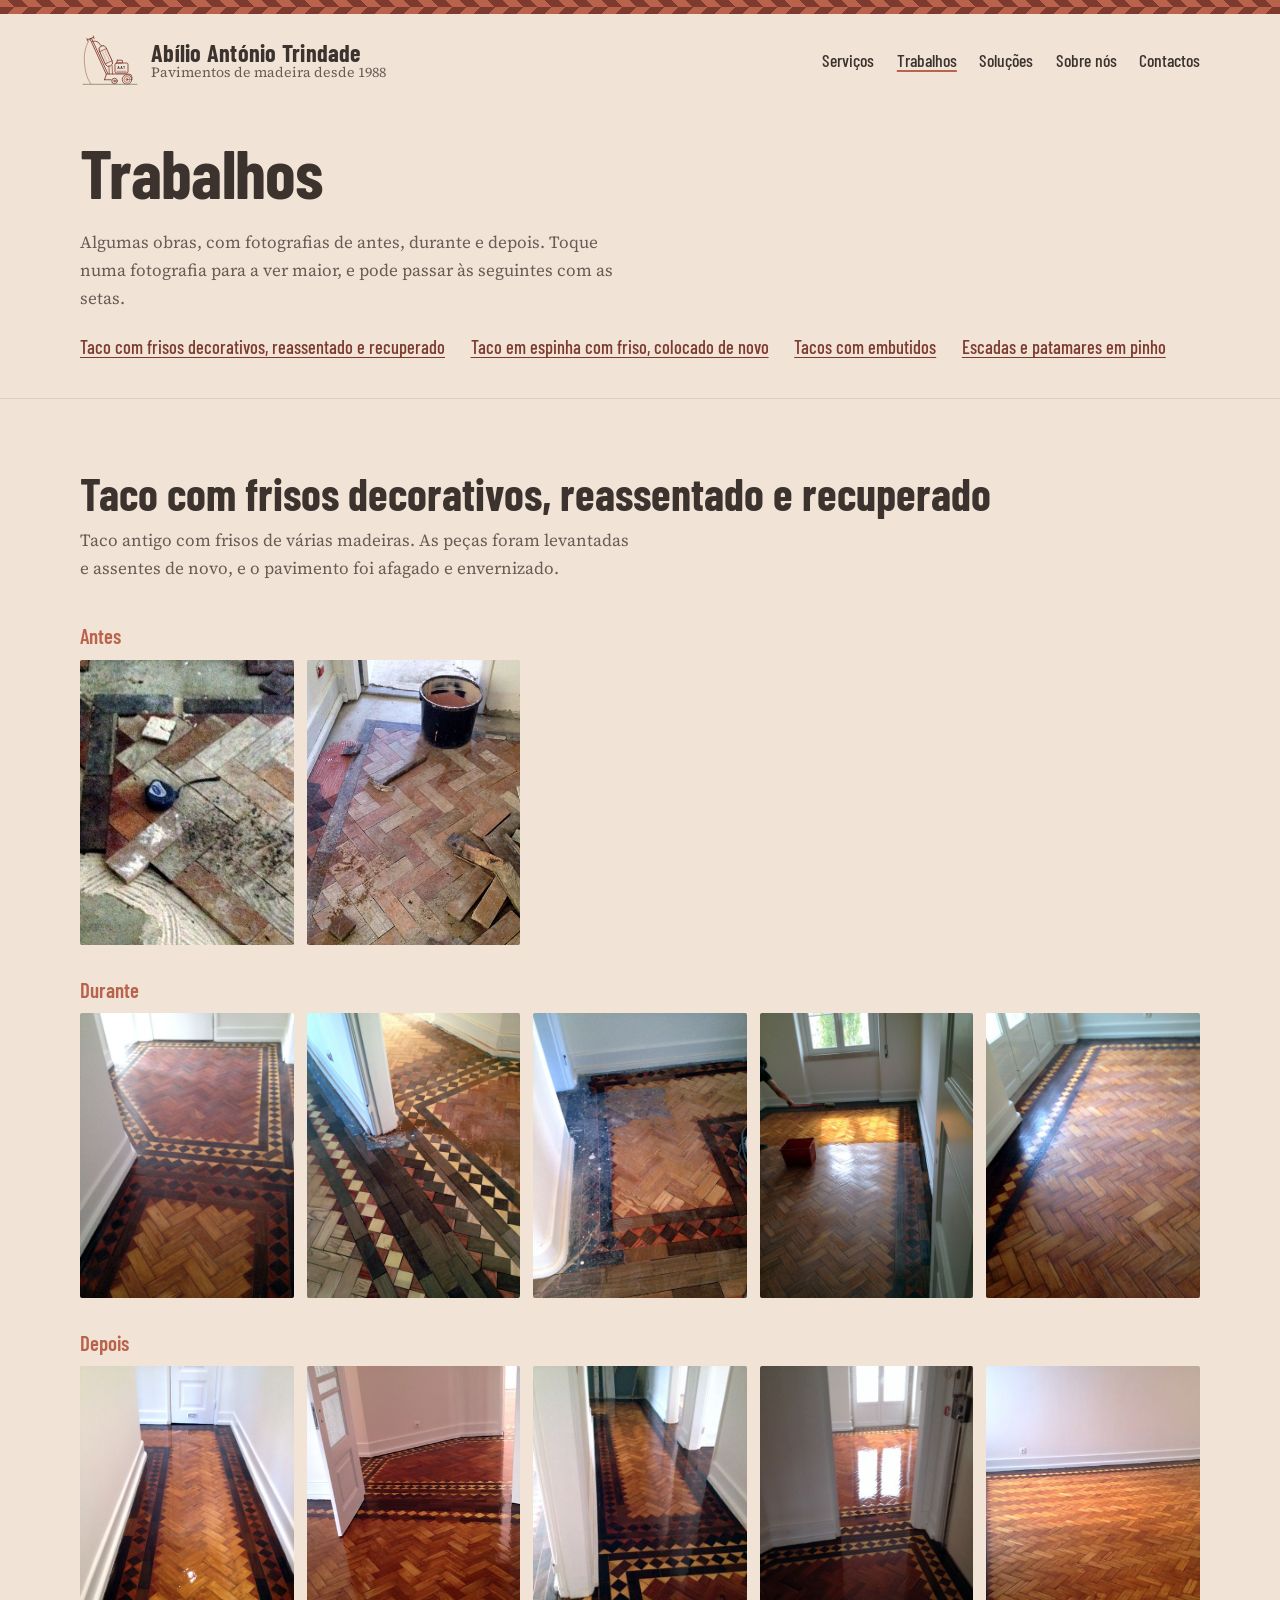
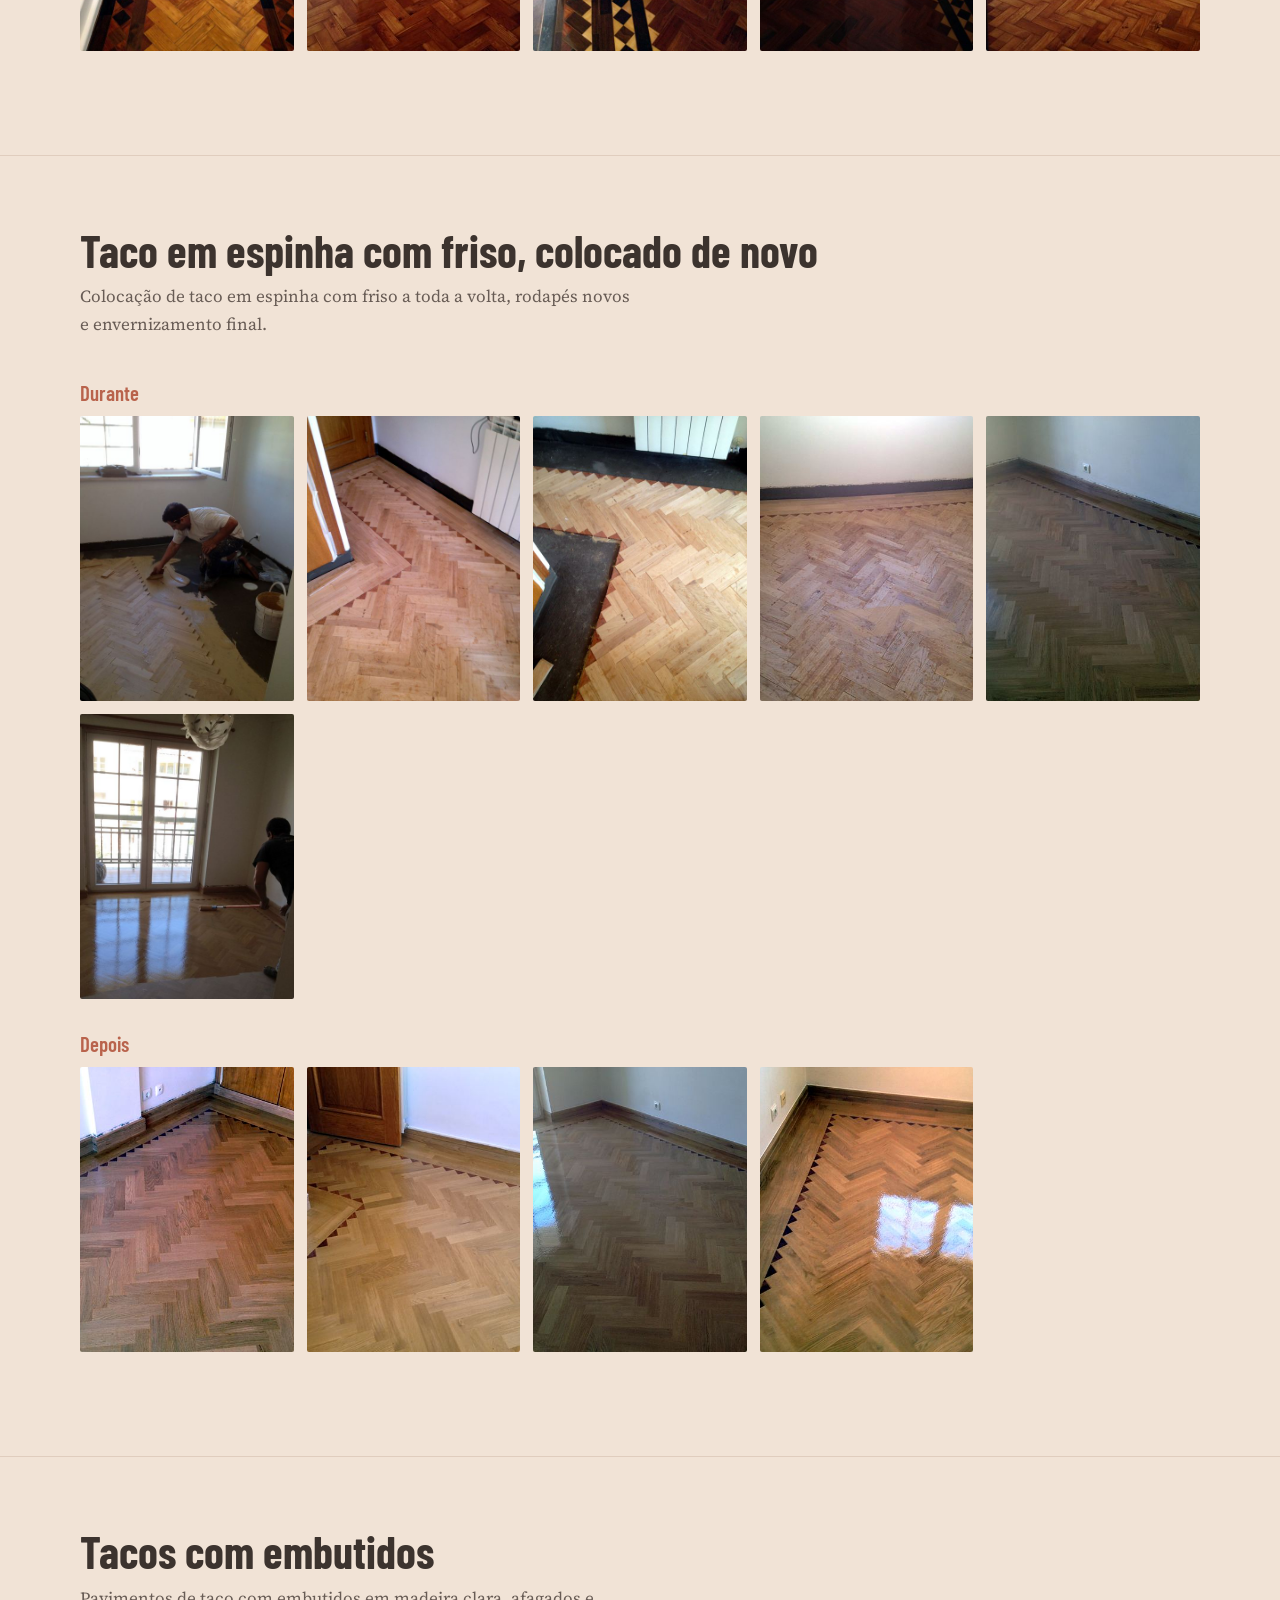
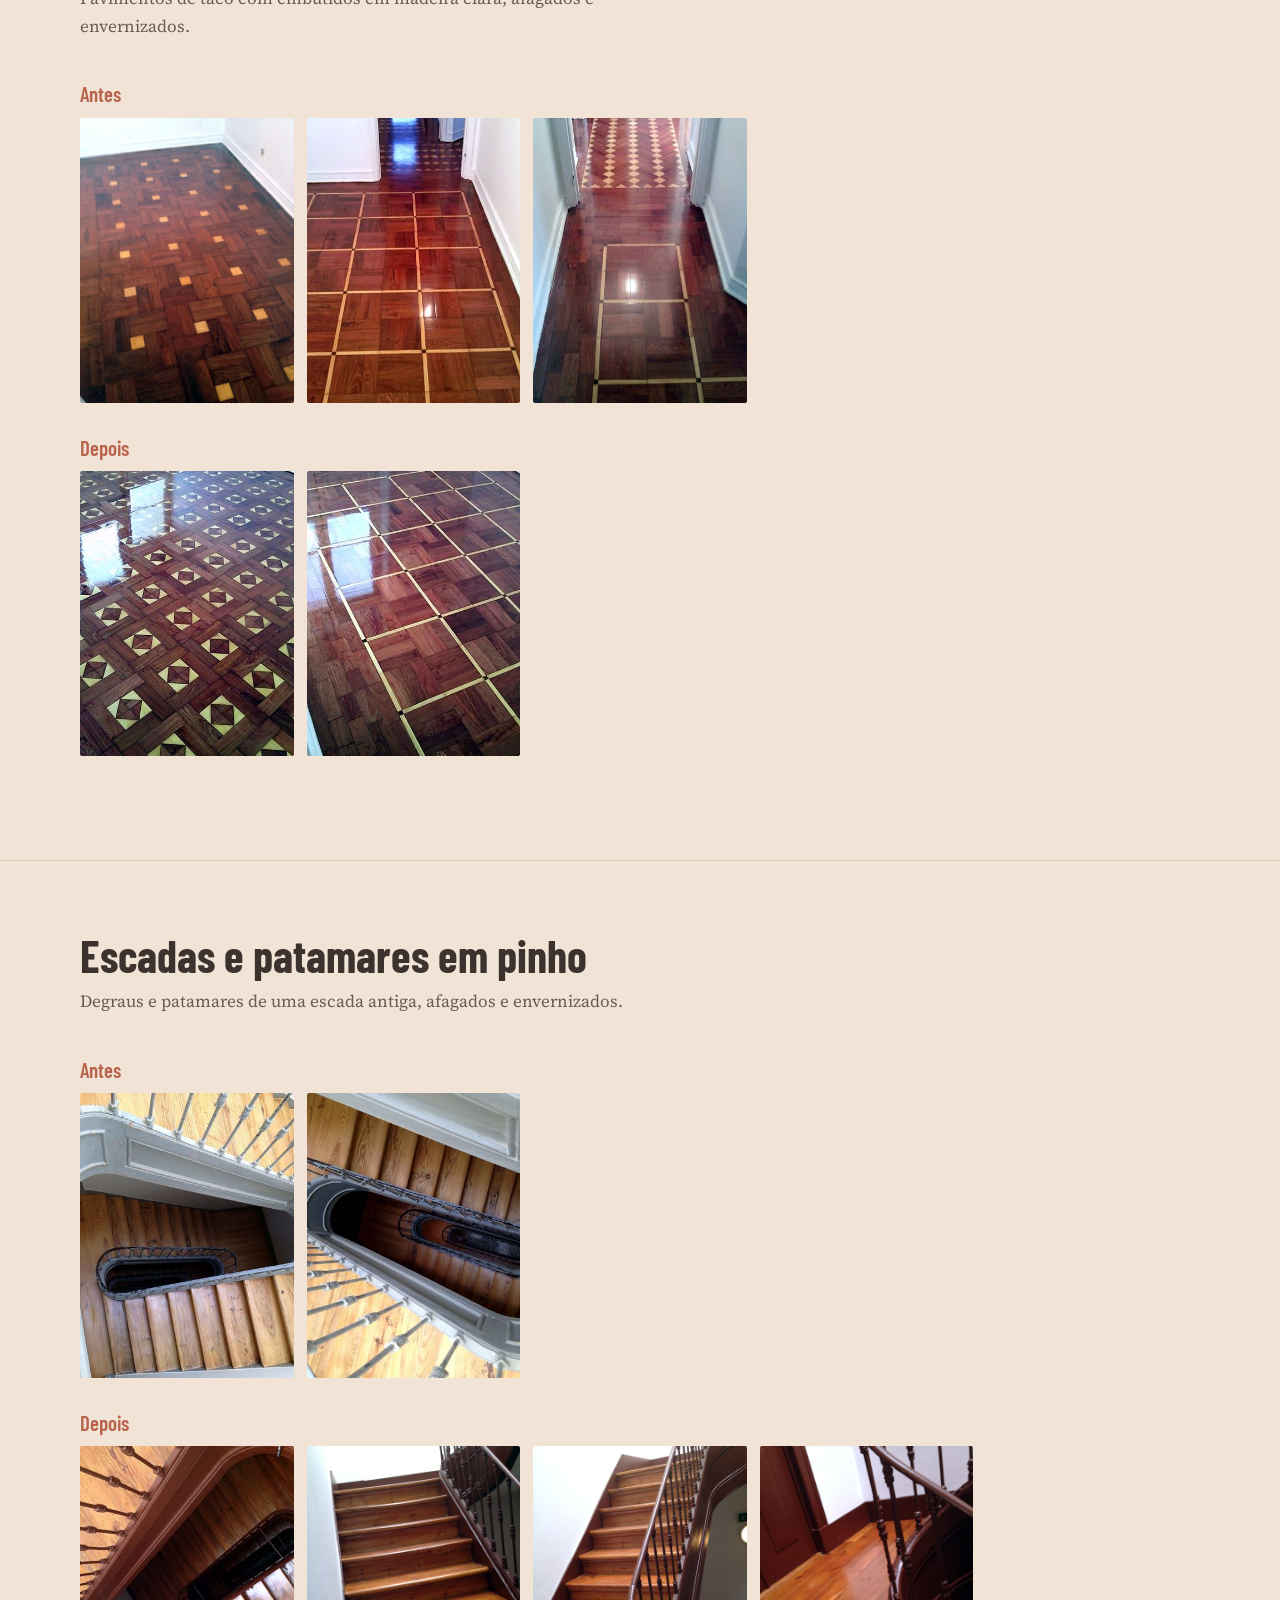
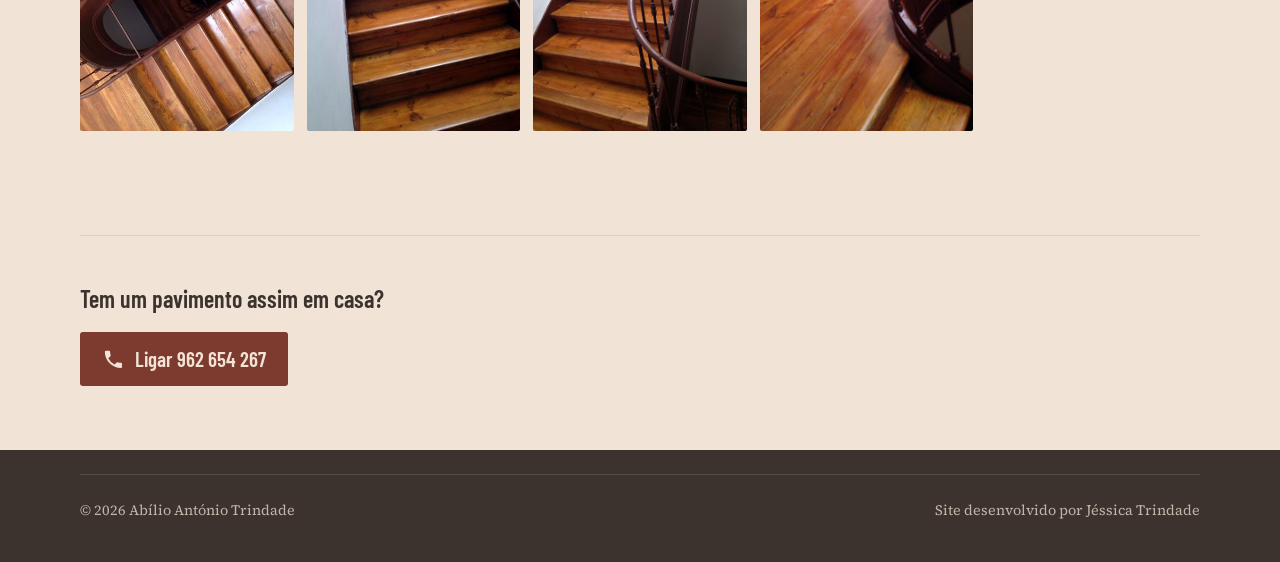
==== galeria.html @ c528331f "Add files via upload" ====
<!DOCTYPE html>
<html lang="pt-PT">
<head>
<meta charset="utf-8">
<meta name="viewport" content="width=device-width, initial-scale=1">
<title>Trabalhos · Abílio António Trindade</title>
<meta name="description" content="Fotografias de obras de afagamento, envernizamento e colocação de tacos: antes, durante e depois.">
<link rel="preconnect" href="https://fonts.googleapis.com">
<link rel="preconnect" href="https://fonts.gstatic.com" crossorigin>
<link href="https://fonts.googleapis.com/css2?family=Barlow+Condensed:wght@500;600;700&family=Source+Serif+4:opsz,wght@8..60,400;8..60,600&display=swap" rel="stylesheet">
<link rel="icon" href="img/logotipo.svg" type="image/svg+xml">
<link rel="stylesheet" href="estilo.css">
<style>
  .cabeca { padding-block: 2rem 2.5rem; }
  .cabeca p { color: var(--cinza); max-width: 60ch; margin: 0 0 1.5rem; }
  .cabeca ul { list-style: none; padding: 0; margin: 0; display: flex; flex-wrap: wrap; gap: 0.6rem 1.6rem; font: 500 1.15rem var(--cond); }
  .etapa { margin-bottom: 2rem; }
  .etapa h3 { font: 600 1.3rem var(--cond); color: var(--madeira); margin: 0 0 0.7rem; }
  .fotos { list-style: none; margin: 0; padding: 0; display: grid; grid-template-columns: repeat(auto-fill, minmax(190px, 1fr)); gap: 0.8rem; }
  .fotos button { padding: 0; border: 0; background: none; cursor: zoom-in; display: block; width: 100%; }
  .fotos img { width: 100%; aspect-ratio: 3 / 4; object-fit: cover; border-radius: 2px; }
  .fim { padding-block: 3rem 4rem; border-top: 1px solid var(--linha); }
  .fim p { margin: 0 0 1.2rem; font: 600 1.5rem var(--cond); }
</style>
</head>
<body>

<div class="faixa" aria-hidden="true"></div>
<header class="wrap topo">
  <a class="marca" href="index.html">
    <img src="img/logotipo.svg" alt="" width="60" height="60">
    <span><strong>Abílio António Trindade</strong><span>Pavimentos de madeira desde 1988</span></span>
  </a>
  <nav aria-label="Páginas">
    <a href="index.html#servicos">Serviços</a>
    <a href="galeria.html" aria-current="page">Trabalhos</a>
    <a href="index.html#solucoes">Soluções</a>
    <a href="index.html#sobre">Sobre nós</a>
    <a href="index.html#contactos">Contactos</a>
  </nav>
</header>

<main>
  <div class="wrap cabeca">
    <h1>Trabalhos</h1>
    <p>Algumas obras, com fotografias de antes, durante e depois. Toque numa fotografia para a ver maior, e pode passar às seguintes com as setas.</p>
    <ul><li><a href="#taco-frisos">Taco com frisos decorativos, reassentado e recuperado</a></li><li><a href="#espinha-friso">Taco em espinha com friso, colocado de novo</a></li><li><a href="#embutidos">Tacos com embutidos</a></li><li><a href="#escadas">Escadas e patamares em pinho</a></li></ul>
  </div>

  <section class="obra" id="taco-frisos">
    <div class="wrap">
      <h2>Taco com frisos decorativos, reassentado e recuperado</h2>
      <p class="intro">Taco antigo com frisos de várias madeiras. As peças foram levantadas e assentes de novo, e o pavimento foi afagado e envernizado.</p>
      <div class="etapa">
        <h3>Antes</h3>
        <ul class="fotos"><li><button type="button" data-src="img/taco-frisos-antes-1.jpg" data-legenda="Taco com frisos decorativos, reassentado e recuperado: antes"><img src="img/taco-frisos-antes-1-640.jpg" width="640" height="480" loading="lazy" alt="Antes: Taco com frisos decorativos, reassentado e recuperado"></button></li><li><button type="button" data-src="img/taco-frisos-antes-2.jpg" data-legenda="Taco com frisos decorativos, reassentado e recuperado: antes"><img src="img/taco-frisos-antes-2-640.jpg" width="640" height="480" loading="lazy" alt="Antes: Taco com frisos decorativos, reassentado e recuperado"></button></li></ul>
      </div>
      <div class="etapa">
        <h3>Durante</h3>
        <ul class="fotos"><li><button type="button" data-src="img/taco-frisos-durante-1.jpg" data-legenda="Taco com frisos decorativos, reassentado e recuperado: durante"><img src="img/taco-frisos-durante-1-640.jpg" width="480" height="640" loading="lazy" alt="Durante: Taco com frisos decorativos, reassentado e recuperado"></button></li><li><button type="button" data-src="img/taco-frisos-durante-2.jpg" data-legenda="Taco com frisos decorativos, reassentado e recuperado: durante"><img src="img/taco-frisos-durante-2-640.jpg" width="480" height="640" loading="lazy" alt="Durante: Taco com frisos decorativos, reassentado e recuperado"></button></li><li><button type="button" data-src="img/taco-frisos-durante-3.jpg" data-legenda="Taco com frisos decorativos, reassentado e recuperado: durante"><img src="img/taco-frisos-durante-3-640.jpg" width="480" height="640" loading="lazy" alt="Durante: Taco com frisos decorativos, reassentado e recuperado"></button></li><li><button type="button" data-src="img/taco-frisos-durante-4.jpg" data-legenda="Taco com frisos decorativos, reassentado e recuperado: durante"><img src="img/taco-frisos-durante-4-640.jpg" width="480" height="640" loading="lazy" alt="Durante: Taco com frisos decorativos, reassentado e recuperado"></button></li><li><button type="button" data-src="img/taco-frisos-durante-5.jpg" data-legenda="Taco com frisos decorativos, reassentado e recuperado: durante"><img src="img/taco-frisos-durante-5-640.jpg" width="480" height="640" loading="lazy" alt="Durante: Taco com frisos decorativos, reassentado e recuperado"></button></li></ul>
      </div>
      <div class="etapa">
        <h3>Depois</h3>
        <ul class="fotos"><li><button type="button" data-src="img/taco-frisos-depois-1.jpg" data-legenda="Taco com frisos decorativos, reassentado e recuperado: depois"><img src="img/taco-frisos-depois-1-640.jpg" width="480" height="640" loading="lazy" alt="Depois: Taco com frisos decorativos, reassentado e recuperado"></button></li><li><button type="button" data-src="img/taco-frisos-depois-2.jpg" data-legenda="Taco com frisos decorativos, reassentado e recuperado: depois"><img src="img/taco-frisos-depois-2-640.jpg" width="640" height="480" loading="lazy" alt="Depois: Taco com frisos decorativos, reassentado e recuperado"></button></li><li><button type="button" data-src="img/taco-frisos-depois-3.jpg" data-legenda="Taco com frisos decorativos, reassentado e recuperado: depois"><img src="img/taco-frisos-depois-3-640.jpg" width="480" height="640" loading="lazy" alt="Depois: Taco com frisos decorativos, reassentado e recuperado"></button></li><li><button type="button" data-src="img/taco-frisos-depois-4.jpg" data-legenda="Taco com frisos decorativos, reassentado e recuperado: depois"><img src="img/taco-frisos-depois-4-640.jpg" width="480" height="640" loading="lazy" alt="Depois: Taco com frisos decorativos, reassentado e recuperado"></button></li><li><button type="button" data-src="img/taco-frisos-depois-5.jpg" data-legenda="Taco com frisos decorativos, reassentado e recuperado: depois"><img src="img/taco-frisos-depois-5-640.jpg" width="640" height="480" loading="lazy" alt="Depois: Taco com frisos decorativos, reassentado e recuperado"></button></li></ul>
      </div>
    </div>
  </section>
  <section class="obra" id="espinha-friso">
    <div class="wrap">
      <h2>Taco em espinha com friso, colocado de novo</h2>
      <p class="intro">Colocação de taco em espinha com friso a toda a volta, rodapés novos e envernizamento final.</p>
      <div class="etapa">
        <h3>Durante</h3>
        <ul class="fotos"><li><button type="button" data-src="img/espinha-friso-durante-1.jpg" data-legenda="Taco em espinha com friso, colocado de novo: durante"><img src="img/espinha-friso-durante-1-640.jpg" width="442" height="640" loading="lazy" alt="Durante: Taco em espinha com friso, colocado de novo"></button></li><li><button type="button" data-src="img/espinha-friso-durante-2.jpg" data-legenda="Taco em espinha com friso, colocado de novo: durante"><img src="img/espinha-friso-durante-2-640.jpg" width="480" height="640" loading="lazy" alt="Durante: Taco em espinha com friso, colocado de novo"></button></li><li><button type="button" data-src="img/espinha-friso-durante-3.jpg" data-legenda="Taco em espinha com friso, colocado de novo: durante"><img src="img/espinha-friso-durante-3-640.jpg" width="480" height="640" loading="lazy" alt="Durante: Taco em espinha com friso, colocado de novo"></button></li><li><button type="button" data-src="img/espinha-friso-durante-4.jpg" data-legenda="Taco em espinha com friso, colocado de novo: durante"><img src="img/espinha-friso-durante-4-640.jpg" width="640" height="480" loading="lazy" alt="Durante: Taco em espinha com friso, colocado de novo"></button></li><li><button type="button" data-src="img/espinha-friso-durante-5.jpg" data-legenda="Taco em espinha com friso, colocado de novo: durante"><img src="img/espinha-friso-durante-5-640.jpg" width="640" height="480" loading="lazy" alt="Durante: Taco em espinha com friso, colocado de novo"></button></li><li><button type="button" data-src="img/espinha-friso-durante-6.jpg" data-legenda="Taco em espinha com friso, colocado de novo: durante"><img src="img/espinha-friso-durante-6-640.jpg" width="616" height="640" loading="lazy" alt="Durante: Taco em espinha com friso, colocado de novo"></button></li></ul>
      </div>
      <div class="etapa">
        <h3>Depois</h3>
        <ul class="fotos"><li><button type="button" data-src="img/espinha-friso-depois-1.jpg" data-legenda="Taco em espinha com friso, colocado de novo: depois"><img src="img/espinha-friso-depois-1-640.jpg" width="640" height="480" loading="lazy" alt="Depois: Taco em espinha com friso, colocado de novo"></button></li><li><button type="button" data-src="img/espinha-friso-depois-2.jpg" data-legenda="Taco em espinha com friso, colocado de novo: depois"><img src="img/espinha-friso-depois-2-640.jpg" width="640" height="480" loading="lazy" alt="Depois: Taco em espinha com friso, colocado de novo"></button></li><li><button type="button" data-src="img/espinha-friso-depois-3.jpg" data-legenda="Taco em espinha com friso, colocado de novo: depois"><img src="img/espinha-friso-depois-3-640.jpg" width="640" height="480" loading="lazy" alt="Depois: Taco em espinha com friso, colocado de novo"></button></li><li><button type="button" data-src="img/espinha-friso-depois-4.jpg" data-legenda="Taco em espinha com friso, colocado de novo: depois"><img src="img/espinha-friso-depois-4-640.jpg" width="640" height="480" loading="lazy" alt="Depois: Taco em espinha com friso, colocado de novo"></button></li></ul>
      </div>
    </div>
  </section>
  <section class="obra" id="embutidos">
    <div class="wrap">
      <h2>Tacos com embutidos</h2>
      <p class="intro">Pavimentos de taco com embutidos em madeira clara, afagados e envernizados.</p>
      <div class="etapa">
        <h3>Antes</h3>
        <ul class="fotos"><li><button type="button" data-src="img/embutidos-antes-1.jpg" data-legenda="Tacos com embutidos: antes"><img src="img/embutidos-antes-1-640.jpg" width="480" height="640" loading="lazy" alt="Antes: Tacos com embutidos"></button></li><li><button type="button" data-src="img/embutidos-antes-2.jpg" data-legenda="Tacos com embutidos: antes"><img src="img/embutidos-antes-2-640.jpg" width="384" height="640" loading="lazy" alt="Antes: Tacos com embutidos"></button></li><li><button type="button" data-src="img/embutidos-antes-3.jpg" data-legenda="Tacos com embutidos: antes"><img src="img/embutidos-antes-3-640.jpg" width="384" height="640" loading="lazy" alt="Antes: Tacos com embutidos"></button></li></ul>
      </div>
      <div class="etapa">
        <h3>Depois</h3>
        <ul class="fotos"><li><button type="button" data-src="img/embutidos-depois-1.jpg" data-legenda="Tacos com embutidos: depois"><img src="img/embutidos-depois-1-640.jpg" width="384" height="640" loading="lazy" alt="Depois: Tacos com embutidos"></button></li><li><button type="button" data-src="img/embutidos-depois-2.jpg" data-legenda="Tacos com embutidos: depois"><img src="img/embutidos-depois-2-640.jpg" width="384" height="640" loading="lazy" alt="Depois: Tacos com embutidos"></button></li></ul>
      </div>
    </div>
  </section>
  <section class="obra" id="escadas">
    <div class="wrap">
      <h2>Escadas e patamares em pinho</h2>
      <p class="intro">Degraus e patamares de uma escada antiga, afagados e envernizados.</p>
      <div class="etapa">
        <h3>Antes</h3>
        <ul class="fotos"><li><button type="button" data-src="img/escadas-antes-1.jpg" data-legenda="Escadas e patamares em pinho: antes"><img src="img/escadas-antes-1-640.jpg" width="640" height="480" loading="lazy" alt="Antes: Escadas e patamares em pinho"></button></li><li><button type="button" data-src="img/escadas-antes-2.jpg" data-legenda="Escadas e patamares em pinho: antes"><img src="img/escadas-antes-2-640.jpg" width="640" height="480" loading="lazy" alt="Antes: Escadas e patamares em pinho"></button></li></ul>
      </div>
      <div class="etapa">
        <h3>Depois</h3>
        <ul class="fotos"><li><button type="button" data-src="img/escadas-depois-1.jpg" data-legenda="Escadas e patamares em pinho: depois"><img src="img/escadas-depois-1-640.jpg" width="640" height="480" loading="lazy" alt="Depois: Escadas e patamares em pinho"></button></li><li><button type="button" data-src="img/escadas-depois-2.jpg" data-legenda="Escadas e patamares em pinho: depois"><img src="img/escadas-depois-2-640.jpg" width="480" height="640" loading="lazy" alt="Depois: Escadas e patamares em pinho"></button></li><li><button type="button" data-src="img/escadas-depois-3.jpg" data-legenda="Escadas e patamares em pinho: depois"><img src="img/escadas-depois-3-640.jpg" width="480" height="640" loading="lazy" alt="Depois: Escadas e patamares em pinho"></button></li><li><button type="button" data-src="img/escadas-depois-4.jpg" data-legenda="Escadas e patamares em pinho: depois"><img src="img/escadas-depois-4-640.jpg" width="480" height="640" loading="lazy" alt="Depois: Escadas e patamares em pinho"></button></li></ul>
      </div>
    </div>
  </section>
  <div class="wrap fim">
    <p>Tem um pavimento assim em casa?</p>
    <a class="botao" href="tel:+351962654267"><svg viewBox="0 0 24 24" fill="currentColor" aria-hidden="true"><path d="M6.6 10.8a15.1 15.1 0 0 0 6.6 6.6l2.2-2.2c.3-.3.7-.4 1-.2 1.1.4 2.3.6 3.6.6.6 0 1 .4 1 1V20c0 .6-.4 1-1 1A17 17 0 0 1 3 4c0-.6.4-1 1-1h3.5c.6 0 1 .4 1 1 0 1.3.2 2.5.6 3.6.1.3 0 .7-.2 1l-2.3 2.2z"/></svg> Ligar 962 654 267</a>
  </div>
</main>

<footer>
  <div class="wrap">
    <span>© <span class="ano-atual">2026</span> Abílio António Trindade</span>
    <span>Site desenvolvido por Jéssica Trindade</span>
  </div>
</footer>
<script>document.querySelectorAll('.ano-atual').forEach(e => e.textContent = new Date().getFullYear());</script>

<dialog class="ver" id="ver" aria-label="Fotografia ampliada">
  <div class="ver-dentro">
    <div class="ver-barra"><button type="button" id="ver-fechar">Fechar</button></div>
    <img id="ver-img" src="" alt="">
    <div>
      <p id="ver-legenda"></p>
      <div class="ver-nav" style="justify-content:center;margin-top:.6rem">
        <button type="button" id="ver-ant" aria-label="Fotografia anterior">Anterior</button>
        <button type="button" id="ver-seg" aria-label="Fotografia seguinte">Seguinte</button>
      </div>
    </div>
  </div>
</dialog>
<script>
  const dlg = document.getElementById('ver'), img = document.getElementById('ver-img'), leg = document.getElementById('ver-legenda');
  let lista = [], i = 0;
  function mostrar() {
    const b = lista[i];
    img.src = b.dataset.src; img.alt = b.querySelector('img').alt;
    leg.textContent = b.dataset.legenda + ' (' + (i + 1) + ' de ' + lista.length + ')';
  }
  document.querySelectorAll('.fotos button').forEach(b => b.addEventListener('click', () => {
    lista = [...b.closest('.obra').querySelectorAll('.fotos button')];
    i = lista.indexOf(b); mostrar(); dlg.showModal();
  }));
  const passo = d => { i = (i + d + lista.length) % lista.length; mostrar(); };
  document.getElementById('ver-ant').onclick = () => passo(-1);
  document.getElementById('ver-seg').onclick = () => passo(1);
  document.getElementById('ver-fechar').onclick = () => dlg.close();
  dlg.addEventListener('keydown', e => { if (e.key === 'ArrowLeft') passo(-1); if (e.key === 'ArrowRight') passo(1); });
  dlg.addEventListener('click', e => { if (e.target === dlg || e.target.classList.contains('ver-dentro')) dlg.close(); });
</script>
</body>
</html>
---- estilo.css ----
:root {
  --parede: #F1E3D6;   /* creme: fundo */
  --tinta: #3C332E;    /* carvão: texto */
  --azul: #7C3B2E;     /* tijolo: cor principal */
  --madeira: #B9634C;  /* terracota: destaques */
  --ambar: #7E8B6B;    /* sálvia: pormenores */
  --cinza: #685C55;
  --linha: #E0CDBE;
  --serif: "Source Serif 4", Georgia, serif;
  --cond: "Barlow Condensed", "Arial Narrow", sans-serif;
}
* { box-sizing: border-box; }
html { scroll-behavior: smooth; }
@media (prefers-reduced-motion: reduce) { html { scroll-behavior: auto; } }
body {
  margin: 0; background: var(--parede); color: var(--tinta);
  font: 400 1.0625rem/1.65 var(--serif);
}
img { display: block; max-width: 100%; height: auto; }
a { color: var(--azul); text-underline-offset: 0.18em; }
a:focus-visible, button:focus-visible { outline: 3px solid var(--azul); outline-offset: 3px; }
.wrap { width: min(1120px, 100% - 2.5rem); margin-inline: auto; }

/* Cabeçalho */
.topo { display: flex; justify-content: space-between; align-items: center; gap: 1rem; padding-block: 1rem; }
.marca { display: flex; align-items: center; gap: 0.7rem; text-decoration: none; color: var(--tinta); line-height: 1.05; }
.marca img { width: 60px; height: 60px; }
.marca strong { display: block; font: 700 1.5rem/1 var(--cond); color: var(--tinta); letter-spacing: 0.01em; }
.marca span { font-size: 0.88rem; color: var(--cinza); }
.topo nav { display: flex; gap: 1.4rem; font: 500 1.1rem var(--cond); }
.topo nav a { color: var(--tinta); text-decoration: none; }
.topo nav a:hover, .topo nav a[aria-current] { text-decoration: underline; text-decoration-color: var(--madeira); text-decoration-thickness: 2px; }
@media (max-width: 760px) { .topo nav { display: none; } }

/* Botões */
.botao {
  display: inline-flex; align-items: center; gap: 0.6rem;
  background: var(--tinta); color: var(--parede); text-decoration: none;
  font: 600 1.3rem/1 var(--cond); padding: 0.95rem 1.4rem; border-radius: 3px;
}
.botao { background: var(--azul); }
.botao:hover { background: #632C21; }
.botao svg { width: 1.1em; height: 1.1em; }
.botao.claro { background: transparent; color: var(--tinta); box-shadow: inset 0 0 0 2px var(--tinta); }
.botao.claro:hover { background: var(--tinta); color: var(--parede); }

/* Títulos */
h1 { font: 700 clamp(2.6rem, 5.4vw, 4.4rem)/0.98 var(--cond); letter-spacing: -0.01em; margin: 0 0 1.4rem; text-wrap: balance; }
h2 { font: 700 clamp(2rem, 3.6vw, 2.8rem)/1 var(--cond); margin: 0 0 0.6rem; }
section { padding-block: 4.5rem; border-top: 1px solid var(--linha); }
.intro { color: var(--cinza); max-width: 62ch; margin: 0 0 2.6rem; }

/* Rodapé */
footer { background: #3C332E; color: #C2B5AA; font-size: 0.9rem; padding-block: 1.5rem 2.5rem; }
footer .wrap { border-top: 1px solid #554C48; padding-top: 1.5rem; display: flex; justify-content: space-between; flex-wrap: wrap; gap: 0.5rem; }
footer a { color: #F1E3D6; }

/* Visualizador de fotografias */
dialog.ver {
  border: 0; padding: 0; background: transparent; width: 100vw; height: 100vh;
  max-width: none; max-height: none;
}
dialog.ver::backdrop { background: rgba(43, 36, 33, 0.94); }
.ver-dentro { height: 100%; display: grid; grid-template-rows: auto 1fr auto; align-items: center; justify-items: center; padding: 1rem; gap: 0.6rem; }
.ver img { max-height: calc(100vh - 9rem); max-width: 100%; width: auto; object-fit: contain; }
.ver p { color: #fff; margin: 0; font: 500 1.15rem var(--cond); text-align: center; }
.ver-barra { width: 100%; display: flex; justify-content: flex-end; }
.ver-nav { display: flex; gap: 0.8rem; }
.ver button {
  font: 600 1.15rem var(--cond); background: var(--parede); color: var(--tinta);
  border: 0; padding: 0.55rem 1.1rem; border-radius: 3px; cursor: pointer;
}

/* Faixa em espinha: o motivo da casa */
.faixa { height: 14px; background:
  repeating-linear-gradient(45deg, var(--madeira) 0 10px, var(--azul) 10px 20px) top / 100% 50% no-repeat,
  repeating-linear-gradient(-45deg, var(--azul) 0 10px, var(--madeira) 10px 20px) bottom / 100% 50% no-repeat; }
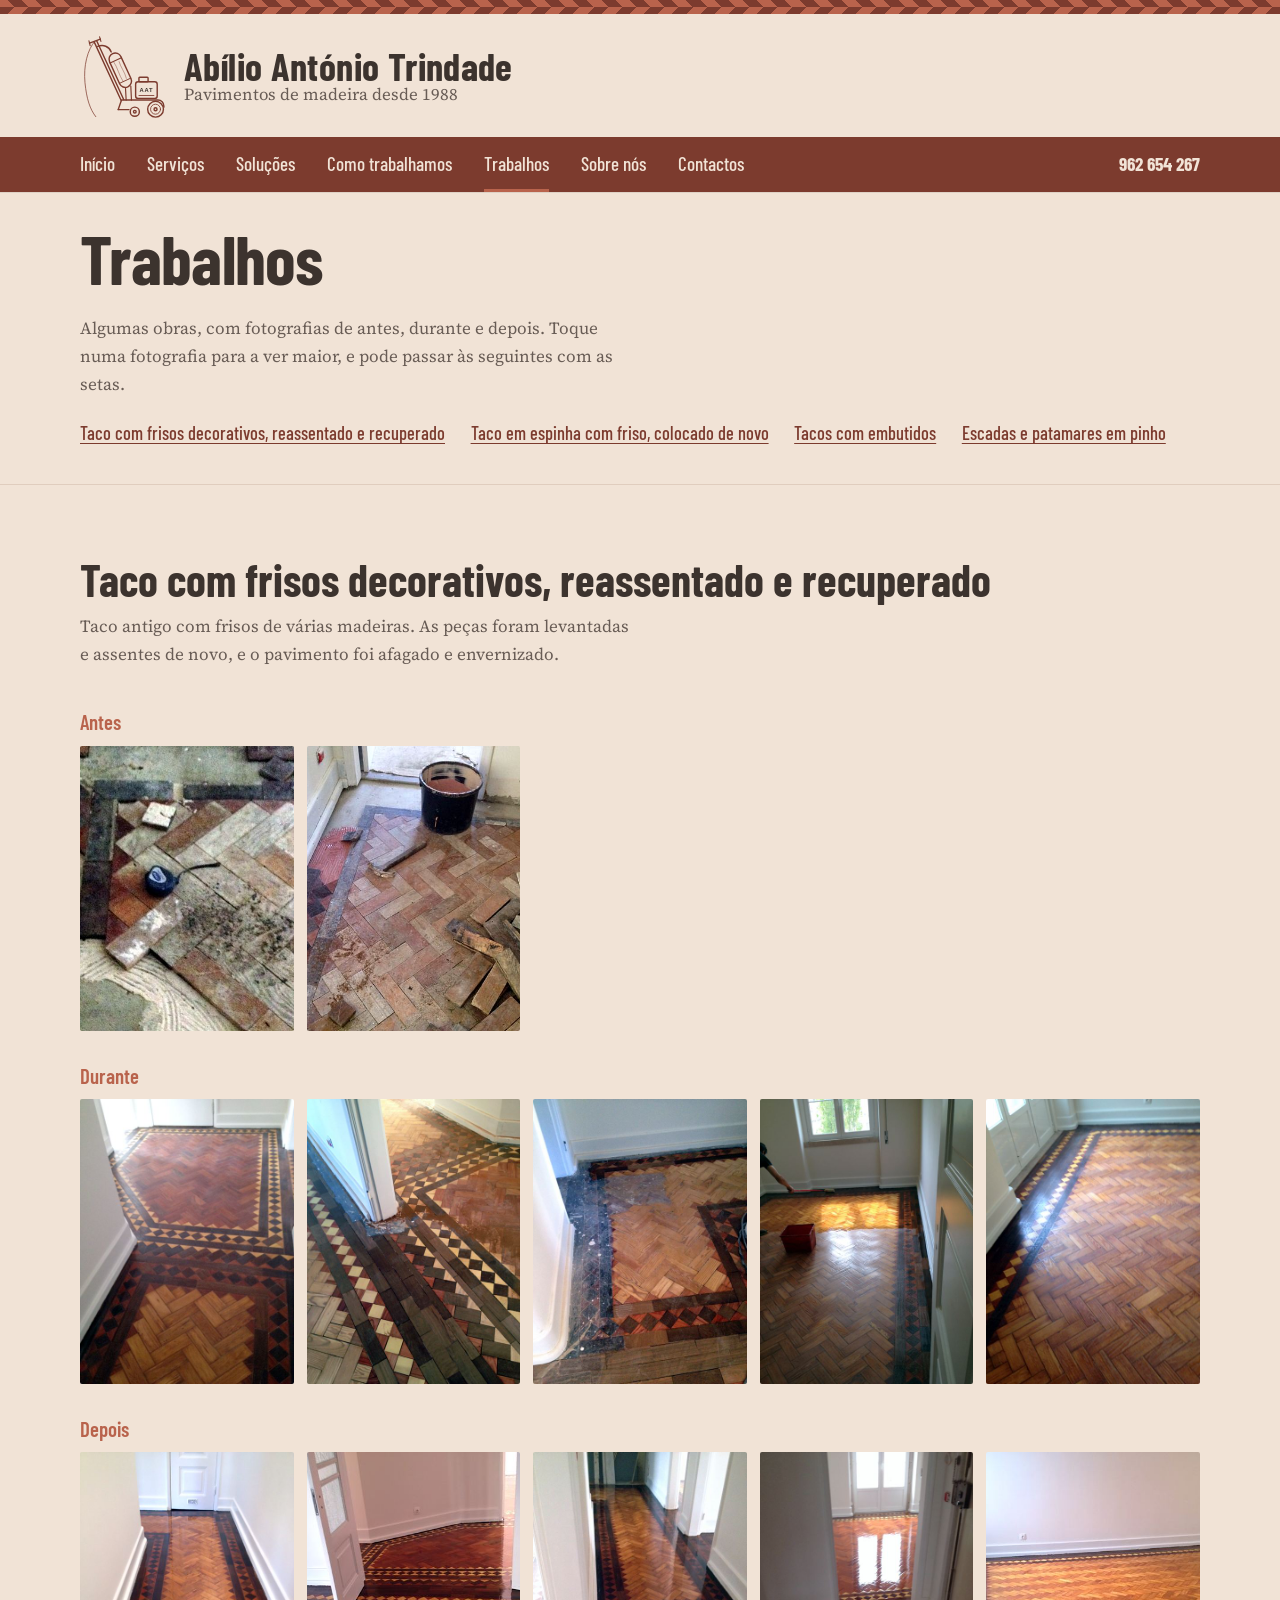
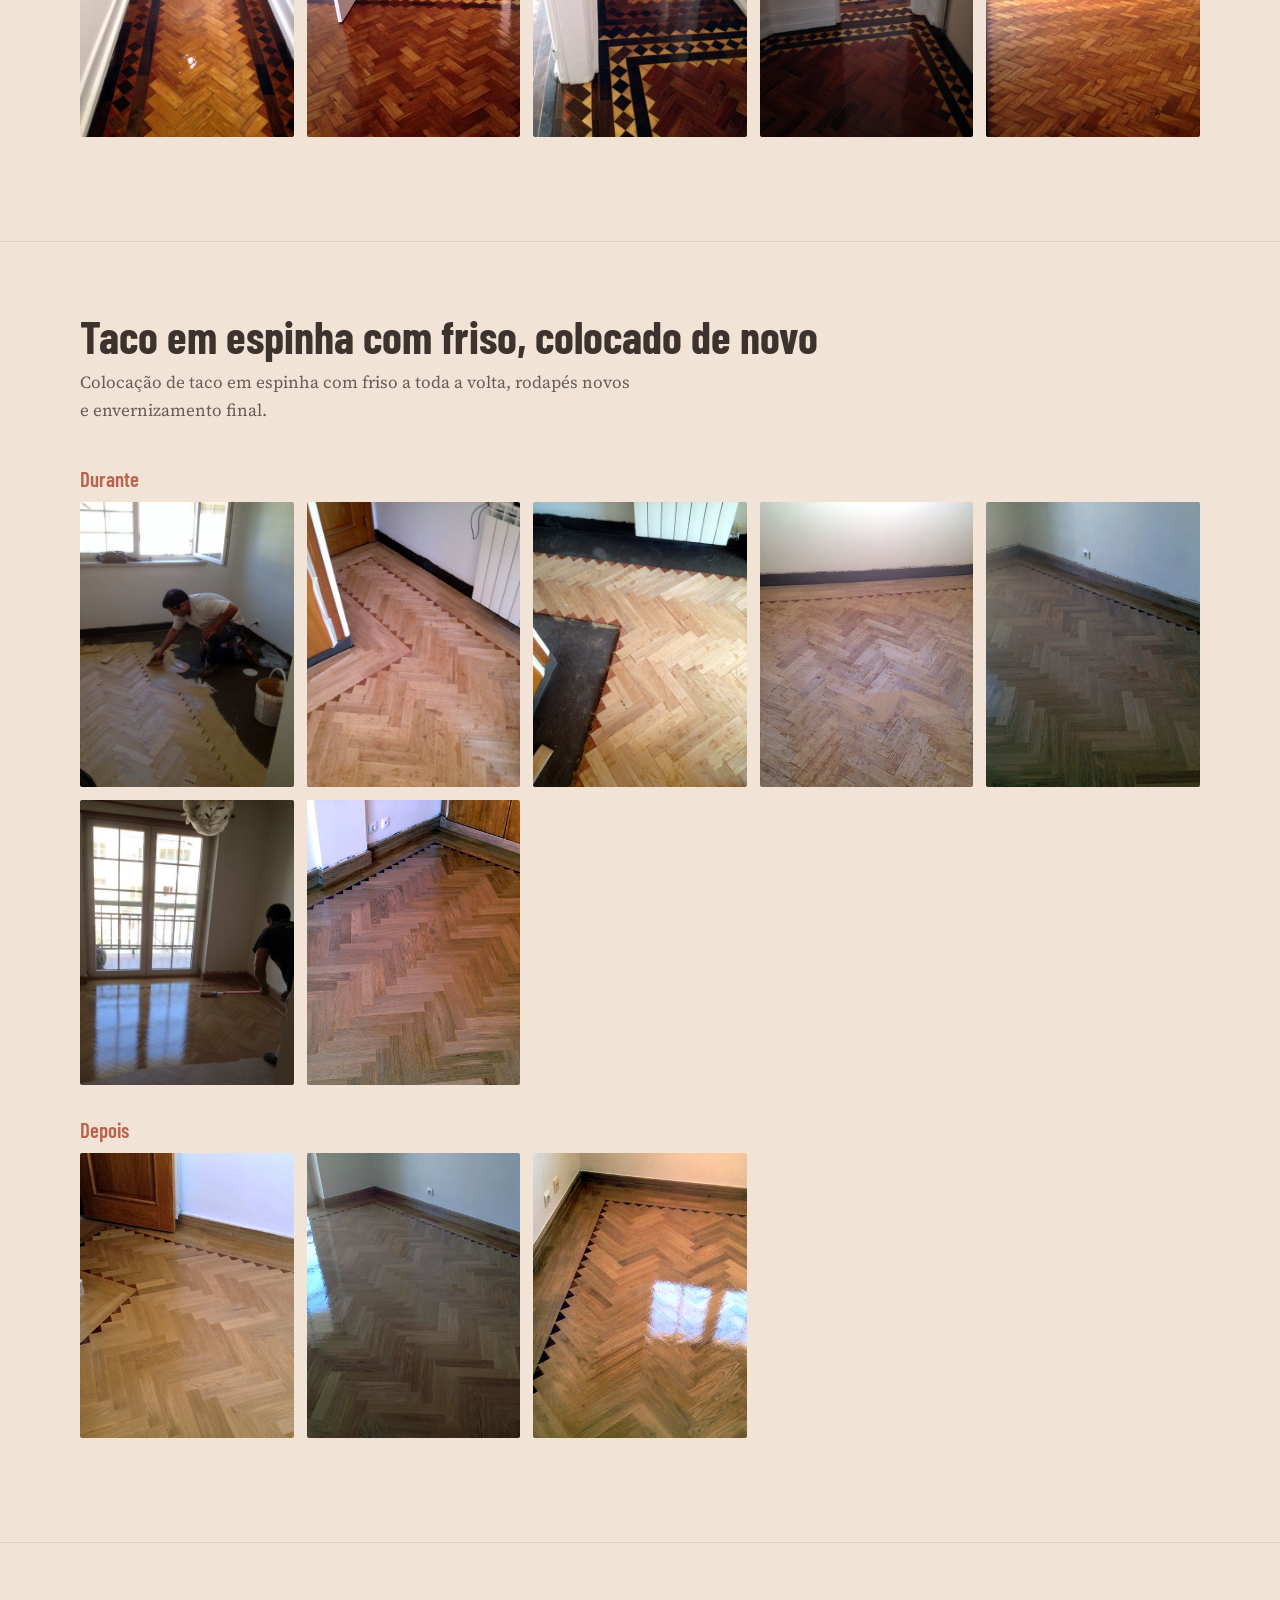
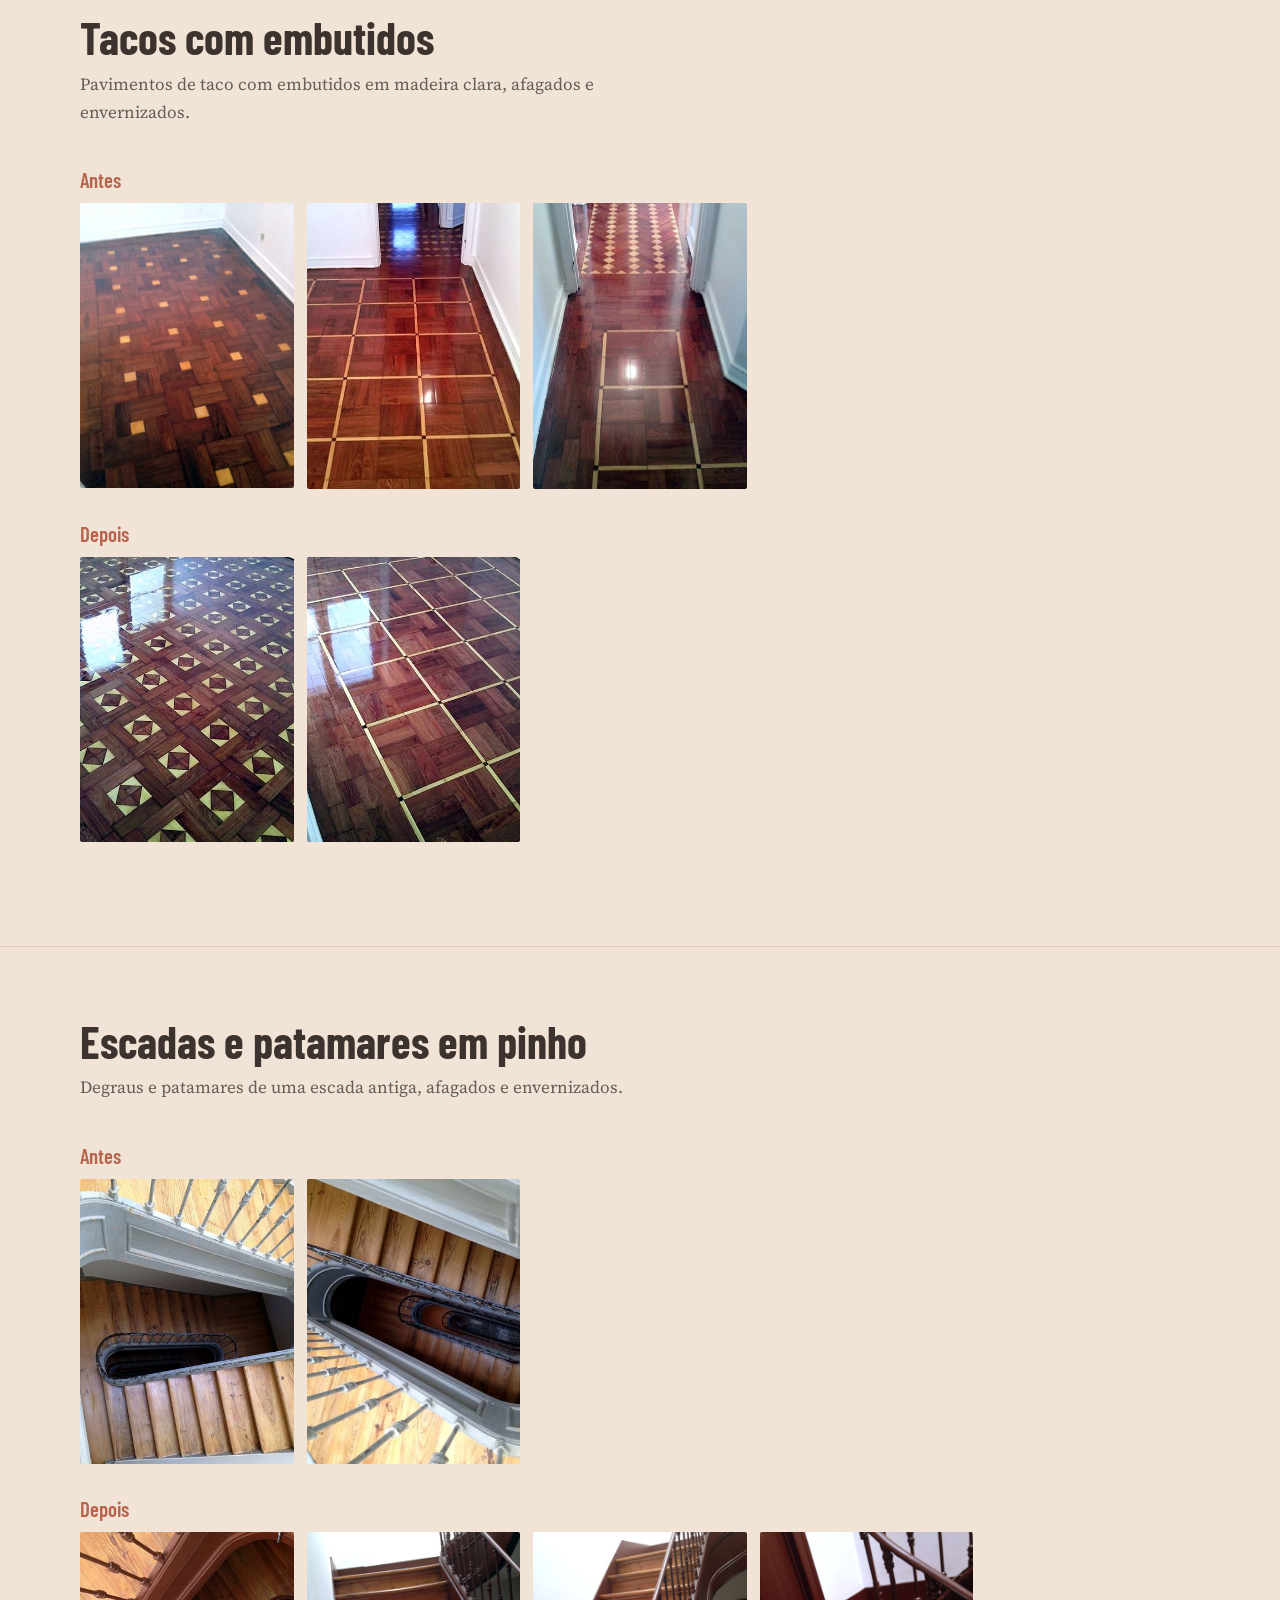
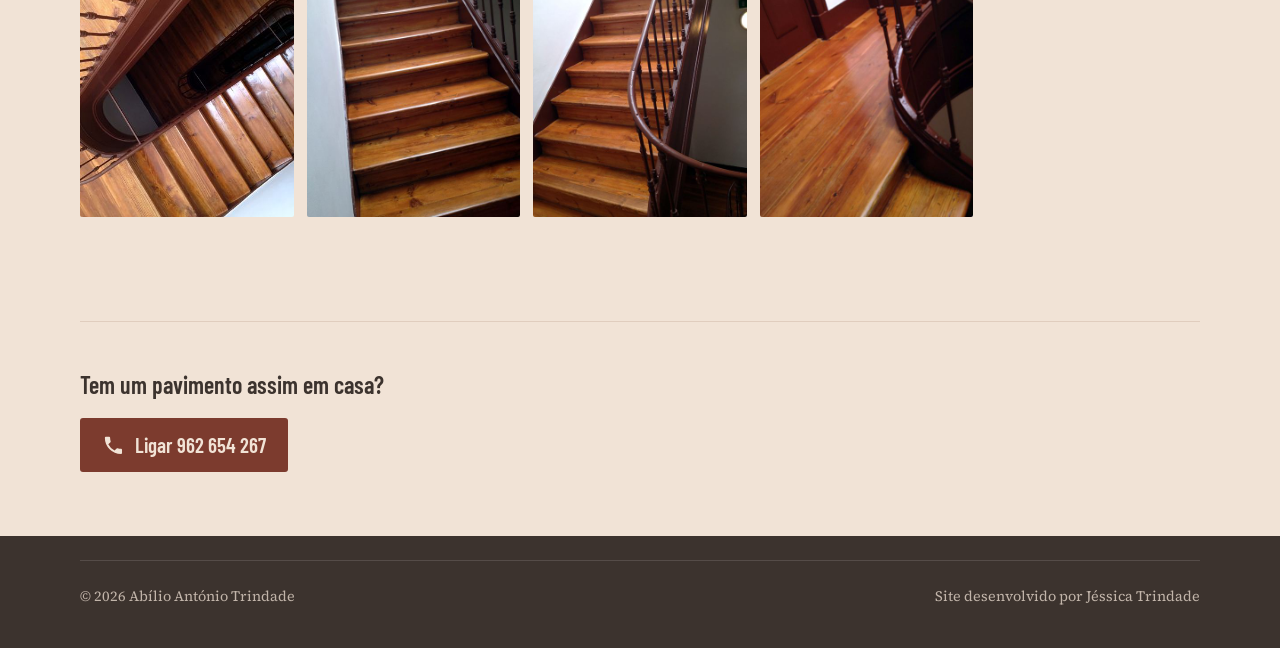
==== commit d188bdb1: "Add files via upload" ====
--- a/galeria.html
+++ b/galeria.html
@@ -26,19 +26,24 @@
 <body>
 
 <div class="faixa" aria-hidden="true"></div>
-<header class="wrap topo">
+<header class="wrap topo" id="topo">
   <a class="marca" href="index.html">
-    <img src="img/logotipo.svg" alt="" width="60" height="60">
+    <img src="img/logotipo.svg" alt="" width="88" height="88">
     <span><strong>Abílio António Trindade</strong><span>Pavimentos de madeira desde 1988</span></span>
   </a>
-  <nav aria-label="Páginas">
+</header>
+<nav class="menu" aria-label="Menu">
+  <div class="wrap">
+    <a href="index.html#topo">Início</a>
     <a href="index.html#servicos">Serviços</a>
+    <a href="index.html#solucoes">Soluções</a>
+    <a href="index.html#como">Como trabalhamos</a>
     <a href="galeria.html" aria-current="page">Trabalhos</a>
-    <a href="index.html#solucoes">Soluções</a>
     <a href="index.html#sobre">Sobre nós</a>
     <a href="index.html#contactos">Contactos</a>
-  </nav>
-</header>
+    <a class="menu-tel" href="tel:+351962654267">962 654 267</a>
+  </div>
+</nav>
 
 <main>
   <div class="wrap cabeca">
@@ -71,11 +76,11 @@
       <p class="intro">Colocação de taco em espinha com friso a toda a volta, rodapés novos e envernizamento final.</p>
       <div class="etapa">
         <h3>Durante</h3>
-        <ul class="fotos"><li><button type="button" data-src="img/espinha-friso-durante-1.jpg" data-legenda="Taco em espinha com friso, colocado de novo: durante"><img src="img/espinha-friso-durante-1-640.jpg" width="442" height="640" loading="lazy" alt="Durante: Taco em espinha com friso, colocado de novo"></button></li><li><button type="button" data-src="img/espinha-friso-durante-2.jpg" data-legenda="Taco em espinha com friso, colocado de novo: durante"><img src="img/espinha-friso-durante-2-640.jpg" width="480" height="640" loading="lazy" alt="Durante: Taco em espinha com friso, colocado de novo"></button></li><li><button type="button" data-src="img/espinha-friso-durante-3.jpg" data-legenda="Taco em espinha com friso, colocado de novo: durante"><img src="img/espinha-friso-durante-3-640.jpg" width="480" height="640" loading="lazy" alt="Durante: Taco em espinha com friso, colocado de novo"></button></li><li><button type="button" data-src="img/espinha-friso-durante-4.jpg" data-legenda="Taco em espinha com friso, colocado de novo: durante"><img src="img/espinha-friso-durante-4-640.jpg" width="640" height="480" loading="lazy" alt="Durante: Taco em espinha com friso, colocado de novo"></button></li><li><button type="button" data-src="img/espinha-friso-durante-5.jpg" data-legenda="Taco em espinha com friso, colocado de novo: durante"><img src="img/espinha-friso-durante-5-640.jpg" width="640" height="480" loading="lazy" alt="Durante: Taco em espinha com friso, colocado de novo"></button></li><li><button type="button" data-src="img/espinha-friso-durante-6.jpg" data-legenda="Taco em espinha com friso, colocado de novo: durante"><img src="img/espinha-friso-durante-6-640.jpg" width="616" height="640" loading="lazy" alt="Durante: Taco em espinha com friso, colocado de novo"></button></li></ul>
+        <ul class="fotos"><li><button type="button" data-src="img/espinha-friso-durante-1.jpg" data-legenda="Taco em espinha com friso, colocado de novo: durante"><img src="img/espinha-friso-durante-1-640.jpg" width="442" height="640" loading="lazy" alt="Durante: Taco em espinha com friso, colocado de novo"></button></li><li><button type="button" data-src="img/espinha-friso-durante-2.jpg" data-legenda="Taco em espinha com friso, colocado de novo: durante"><img src="img/espinha-friso-durante-2-640.jpg" width="480" height="640" loading="lazy" alt="Durante: Taco em espinha com friso, colocado de novo"></button></li><li><button type="button" data-src="img/espinha-friso-durante-3.jpg" data-legenda="Taco em espinha com friso, colocado de novo: durante"><img src="img/espinha-friso-durante-3-640.jpg" width="480" height="640" loading="lazy" alt="Durante: Taco em espinha com friso, colocado de novo"></button></li><li><button type="button" data-src="img/espinha-friso-durante-4.jpg" data-legenda="Taco em espinha com friso, colocado de novo: durante"><img src="img/espinha-friso-durante-4-640.jpg" width="640" height="480" loading="lazy" alt="Durante: Taco em espinha com friso, colocado de novo"></button></li><li><button type="button" data-src="img/espinha-friso-durante-5.jpg" data-legenda="Taco em espinha com friso, colocado de novo: durante"><img src="img/espinha-friso-durante-5-640.jpg" width="640" height="480" loading="lazy" alt="Durante: Taco em espinha com friso, colocado de novo"></button></li><li><button type="button" data-src="img/espinha-friso-durante-6.jpg" data-legenda="Taco em espinha com friso, colocado de novo: durante"><img src="img/espinha-friso-durante-6-640.jpg" width="616" height="640" loading="lazy" alt="Durante: Taco em espinha com friso, colocado de novo"></button></li><li><button type="button" data-src="img/espinha-friso-depois-1.jpg" data-legenda="Taco em espinha com friso, colocado de novo: durante"><img src="img/espinha-friso-depois-1-640.jpg" width="640" height="480" loading="lazy" alt="Durante: Taco em espinha com friso, colocado de novo"></button></li></ul>
       </div>
       <div class="etapa">
         <h3>Depois</h3>
-        <ul class="fotos"><li><button type="button" data-src="img/espinha-friso-depois-1.jpg" data-legenda="Taco em espinha com friso, colocado de novo: depois"><img src="img/espinha-friso-depois-1-640.jpg" width="640" height="480" loading="lazy" alt="Depois: Taco em espinha com friso, colocado de novo"></button></li><li><button type="button" data-src="img/espinha-friso-depois-2.jpg" data-legenda="Taco em espinha com friso, colocado de novo: depois"><img src="img/espinha-friso-depois-2-640.jpg" width="640" height="480" loading="lazy" alt="Depois: Taco em espinha com friso, colocado de novo"></button></li><li><button type="button" data-src="img/espinha-friso-depois-3.jpg" data-legenda="Taco em espinha com friso, colocado de novo: depois"><img src="img/espinha-friso-depois-3-640.jpg" width="640" height="480" loading="lazy" alt="Depois: Taco em espinha com friso, colocado de novo"></button></li><li><button type="button" data-src="img/espinha-friso-depois-4.jpg" data-legenda="Taco em espinha com friso, colocado de novo: depois"><img src="img/espinha-friso-depois-4-640.jpg" width="640" height="480" loading="lazy" alt="Depois: Taco em espinha com friso, colocado de novo"></button></li></ul>
+        <ul class="fotos"><li><button type="button" data-src="img/espinha-friso-depois-2.jpg" data-legenda="Taco em espinha com friso, colocado de novo: depois"><img src="img/espinha-friso-depois-2-640.jpg" width="640" height="480" loading="lazy" alt="Depois: Taco em espinha com friso, colocado de novo"></button></li><li><button type="button" data-src="img/espinha-friso-depois-3.jpg" data-legenda="Taco em espinha com friso, colocado de novo: depois"><img src="img/espinha-friso-depois-3-640.jpg" width="640" height="480" loading="lazy" alt="Depois: Taco em espinha com friso, colocado de novo"></button></li><li><button type="button" data-src="img/espinha-friso-depois-4.jpg" data-legenda="Taco em espinha com friso, colocado de novo: depois"><img src="img/espinha-friso-depois-4-640.jpg" width="640" height="480" loading="lazy" alt="Depois: Taco em espinha com friso, colocado de novo"></button></li></ul>
       </div>
     </div>
   </section>
--- a/estilo.css
+++ b/estilo.css
@@ -22,15 +22,23 @@
 .wrap { width: min(1120px, 100% - 2.5rem); margin-inline: auto; }
 
 /* Cabeçalho */
-.topo { display: flex; justify-content: space-between; align-items: center; gap: 1rem; padding-block: 1rem; }
-.marca { display: flex; align-items: center; gap: 0.7rem; text-decoration: none; color: var(--tinta); line-height: 1.05; }
-.marca img { width: 60px; height: 60px; }
-.marca strong { display: block; font: 700 1.5rem/1 var(--cond); color: var(--tinta); letter-spacing: 0.01em; }
-.marca span { font-size: 0.88rem; color: var(--cinza); }
-.topo nav { display: flex; gap: 1.4rem; font: 500 1.1rem var(--cond); }
-.topo nav a { color: var(--tinta); text-decoration: none; }
-.topo nav a:hover, .topo nav a[aria-current] { text-decoration: underline; text-decoration-color: var(--madeira); text-decoration-thickness: 2px; }
-@media (max-width: 760px) { .topo nav { display: none; } }
+.topo { display: flex; align-items: center; padding-block: 1.1rem; }
+.marca { display: flex; align-items: center; gap: 1rem; text-decoration: none; color: var(--tinta); line-height: 1.05; }
+.marca img { width: 88px; height: 88px; }
+.marca strong { display: block; font: 700 clamp(1.7rem, 3.4vw, 2.4rem)/1 var(--cond); color: var(--tinta); letter-spacing: 0.01em; }
+.marca span span { font-size: 1.05rem; color: var(--cinza); }
+@media (max-width: 520px) { .marca img { width: 64px; height: 64px; } }
+
+/* Menu fixo em barra */
+.menu { position: sticky; top: 0; z-index: 50; background: var(--azul); box-shadow: 0 1px 0 rgba(0,0,0,.08); }
+.menu .wrap { display: flex; align-items: center; gap: 2rem; min-height: 54px; overflow-x: auto; scrollbar-width: none; }
+.menu .wrap::-webkit-scrollbar { display: none; }
+.menu a { color: var(--parede); text-decoration: none; font: 500 1.2rem var(--cond); white-space: nowrap; padding-block: 0.9rem; border-bottom: 3px solid transparent; }
+.menu a:hover, .menu a[aria-current] { border-bottom-color: var(--madeira); }
+.menu .menu-tel { margin-left: auto; font-weight: 700; }
+.menu a:focus-visible { outline-color: var(--parede); }
+@media (max-width: 760px) { .menu .wrap { gap: 1.4rem; } }
+section, .obra, [id] { scroll-margin-top: 64px; }
 
 /* Botões */
 .botao {
@@ -75,3 +83,27 @@
 .faixa { height: 14px; background:
   repeating-linear-gradient(45deg, var(--madeira) 0 10px, var(--azul) 10px 20px) top / 100% 50% no-repeat,
   repeating-linear-gradient(-45deg, var(--azul) 0 10px, var(--madeira) 10px 20px) bottom / 100% 50% no-repeat; }
+
+/* Carrossel de fotografias */
+.carrossel { position: relative; }
+.carrossel .slides { position: relative; aspect-ratio: var(--proporcao, 4 / 3); overflow: hidden; border-radius: 2px; background: #DCC8B8; }
+.carrossel .slide { position: absolute; inset: 0; margin: 0; opacity: 0; visibility: hidden; transition: opacity .9s ease, visibility 0s linear .9s; }
+.carrossel .slide.ativo { opacity: 1; visibility: visible; transition: opacity .9s ease; }
+.carrossel .slide img { width: 100%; height: 100%; object-fit: cover; }
+.carrossel figcaption {
+  position: absolute; left: 0; right: 0; bottom: 0; padding: 3rem 1.3rem 1.1rem;
+  background: linear-gradient(transparent, rgba(45, 25, 18, .78)); color: #fff;
+  font: 600 1.35rem/1.2 var(--cond); display: flex; justify-content: space-between; align-items: flex-end; gap: 1rem; flex-wrap: wrap;
+}
+.carrossel figcaption a { color: #fff; font: 500 1.05rem var(--cond); white-space: nowrap; }
+.carrossel .seta {
+  position: absolute; top: 50%; translate: 0 -50%; width: 46px; height: 46px; border-radius: 50%;
+  border: 0; background: rgba(241, 227, 214, .92); color: var(--tinta); cursor: pointer; display: grid; place-items: center;
+}
+.carrossel .seta:hover { background: var(--parede); }
+.carrossel .seta svg { width: 20px; height: 20px; }
+.carrossel .ant { left: 12px; } .carrossel .seg { right: 12px; }
+.carrossel .pontos { display: flex; justify-content: center; gap: .5rem; margin-top: .8rem; }
+.carrossel .pontos button { width: 10px; height: 10px; padding: 0; border-radius: 50%; border: 0; background: var(--linha); cursor: pointer; }
+.carrossel .pontos button[aria-current="true"] { background: var(--azul); }
+@media (prefers-reduced-motion: reduce) { .carrossel .slide { transition: none; } }
